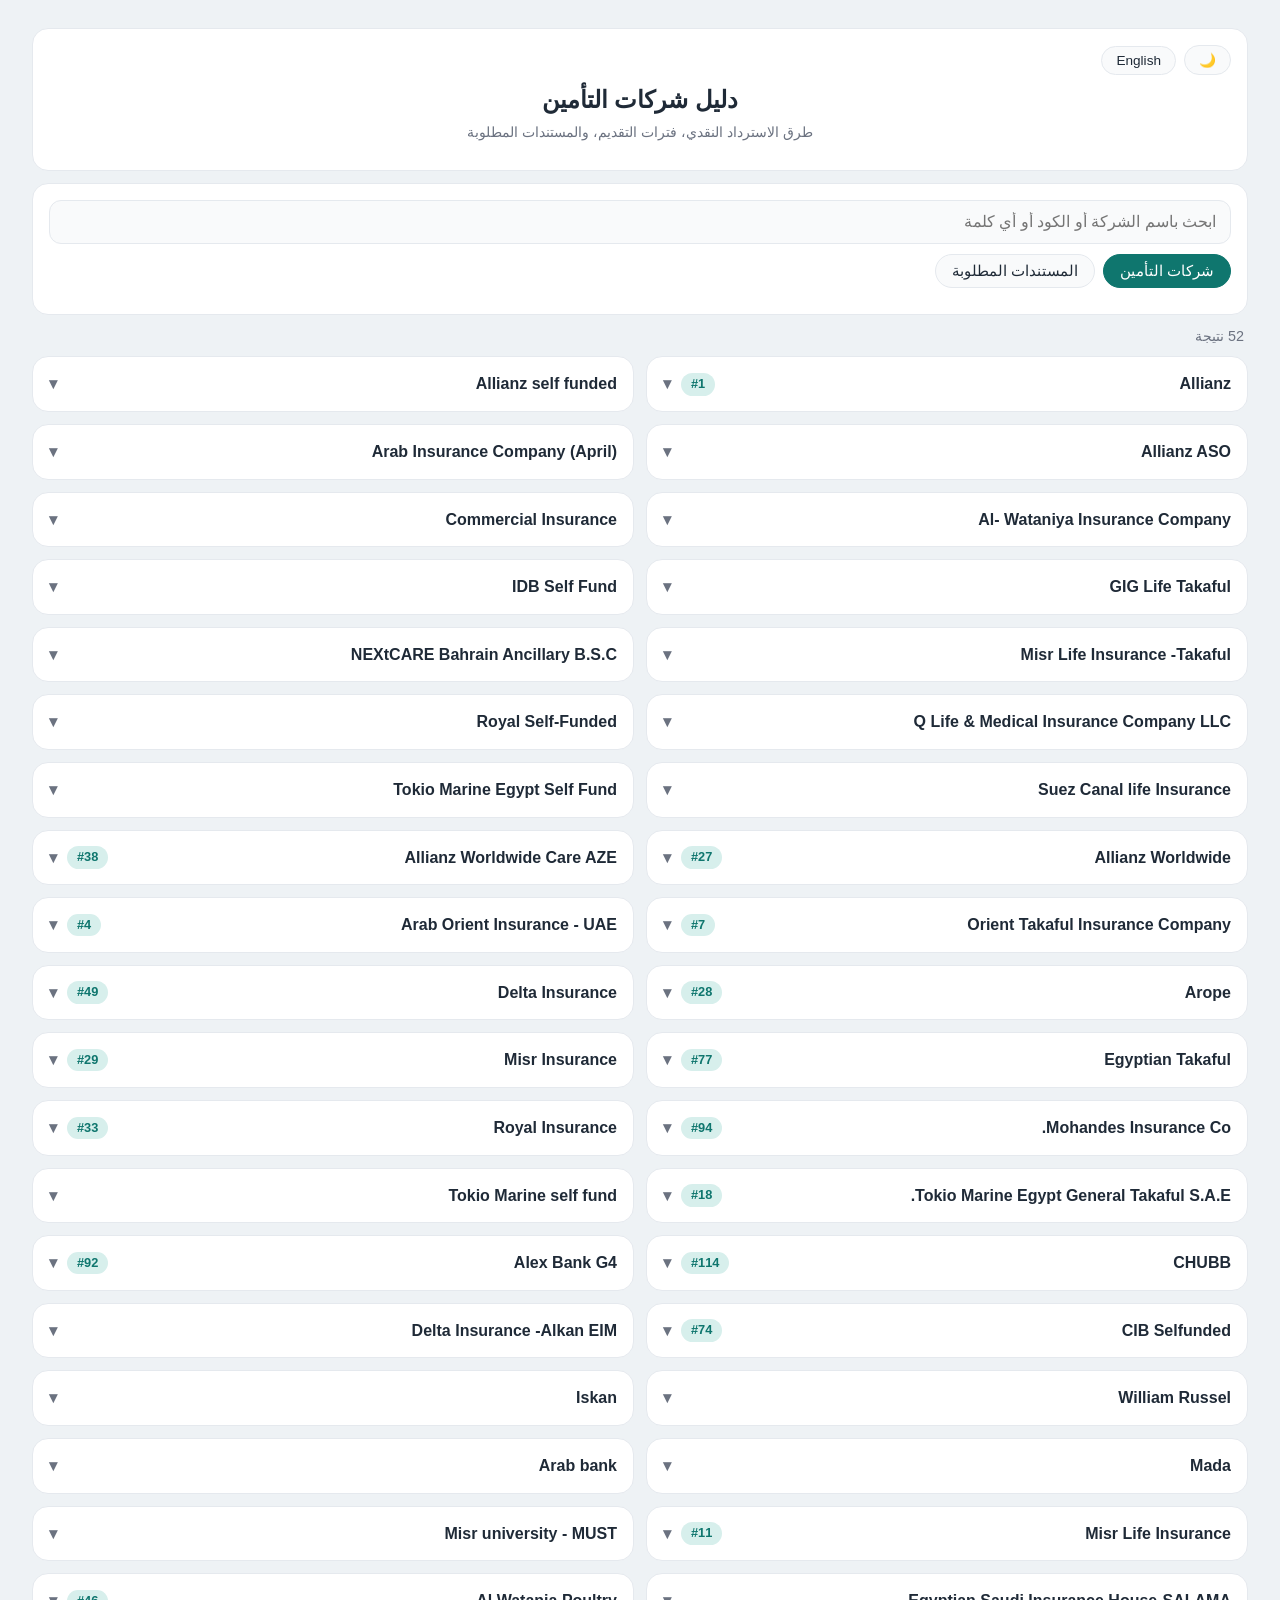
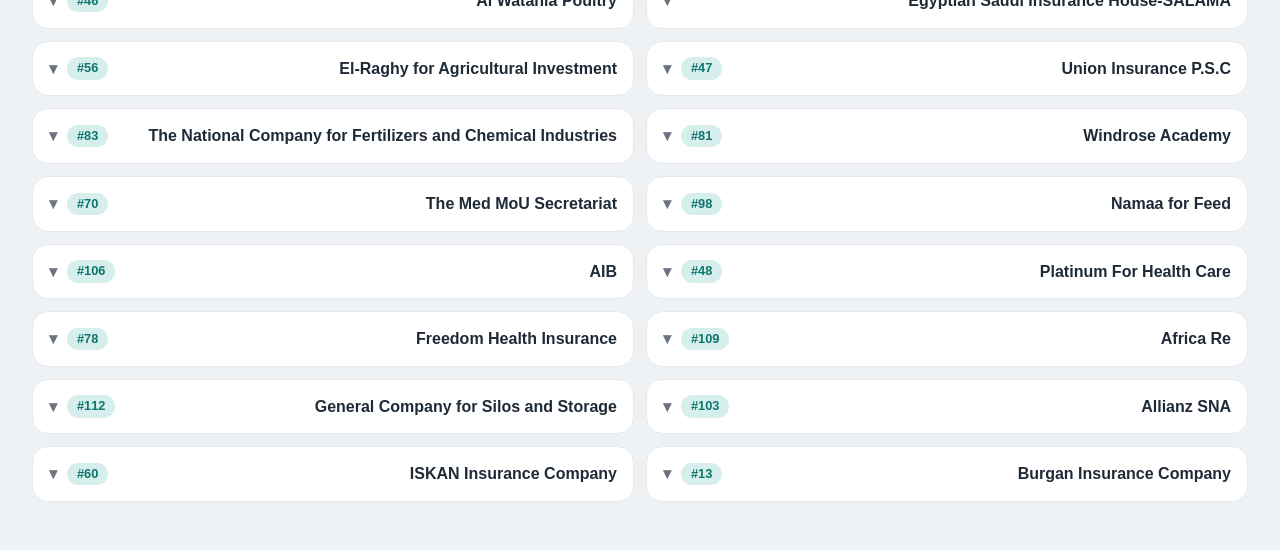
==== payers/index.html @ e2c6dfc6 "Add payer knowledge base page" ====
<!doctype html>
<html lang="ar" dir="rtl">
<head>
<meta charset="utf-8">
<meta name="viewport" content="width=device-width, initial-scale=1">
<title>دليل شركات التأمين</title>
<link rel="stylesheet" href="../app.css">
<link rel="stylesheet" href="payers.css">
</head>
<body>
<div class="page">
  <header class="card hero">
    <div class="tools">
      <button id="themeBtn" class="tool-btn" type="button">🌙</button>
      <button id="langBtn" class="tool-btn" type="button">English</button>
    </div>
    <h1 id="title">دليل شركات التأمين</h1>
    <p id="sub" class="muted"></p>
  </header>
  <section class="card">
    <input id="q" class="search" type="search" autocomplete="off">
    <div id="tabs" class="chips"></div>
    <div id="kinds" class="chips"></div>
  </section>
  <p id="count" class="muted count"></p>
  <main id="list" class="plist"></main>
</div>
<script src="data.js"></script>
<script src="payers.js"></script>
</body>
</html>
---- app.css ----
:root {
  --bg: #eef2f5;
  --card: #ffffff;
  --soft: #f9fafb;
  --ink: #1f2a37;
  --muted: #6b7280;
  --accent: #0f766e;
  --accent-soft: #d7efec;
  --line: #e5e9ee;
  --radius: 16px;
}
body.dark {
  --bg: #0e1620;
  --card: #182635;
  --soft: #101c29;
  --ink: #e6edf3;
  --muted: #93a3b3;
  --accent: #2aa79d;
  --accent-soft: #173c3a;
  --line: #2b3d4d;
}
* { box-sizing: border-box; }
html, body { margin: 0; padding: 0; }
body {
  background: var(--bg);
  color: var(--ink);
  font-family: "Segoe UI", Tahoma, "Noto Kufi Arabic", "Cairo", sans-serif;
  line-height: 1.6;
}
.page { max-width: 640px; margin: 0 auto; padding: 12px 12px 40px; }
@media (min-width: 900px) {
  .page { max-width: 1400px; padding: 16px 32px 48px; }
  .page.narrow { max-width: 640px; }
  .list { display: grid; grid-template-columns: repeat(auto-fill, minmax(300px, 1fr)); }
  .list h2, .list .empty { grid-column: 1 / -1; }
  .list .row { border-top: 1px solid var(--line); border-inline-start: 1px solid var(--line); }
}
.card {
  background: var(--card);
  border: 1px solid var(--line);
  border-radius: var(--radius);
  padding: 16px;
  margin-top: 12px;
}
.hero { text-align: center; }
.hero h1 { margin: 4px 0 2px; font-size: 1.5rem; }
.hero .muted { margin: 0 0 10px; }
.hero-img { width: 100%; max-width: 360px; border-radius: 12px; display: block; margin: 8px auto 0; }
.muted { color: var(--muted); font-size: 0.9rem; }
.search {
  width: 100%;
  padding: 12px 14px;
  font-size: 1rem;
  border: 1px solid var(--line);
  border-radius: 12px;
  background: var(--soft);
  color: var(--ink);
  font-family: inherit;
}
.search:focus { outline: 2px solid var(--accent); border-color: var(--accent); }
.chips { display: flex; flex-wrap: wrap; gap: 8px; margin-top: 10px; }
.chip {
  border: 1px solid var(--line);
  background: var(--soft);
  color: var(--ink);
  border-radius: 999px;
  padding: 7px 16px;
  font-size: 0.95rem;
  cursor: pointer;
  font-family: inherit;
}
.chip.on { background: var(--accent); border-color: var(--accent); color: #fff; }
.stats { display: flex; gap: 10px; margin-top: 12px; }
.stat {
  flex: 1;
  background: var(--card);
  border: 1px solid var(--line);
  border-radius: var(--radius);
  text-align: center;
  padding: 10px 4px;
}
.stat b { display: block; font-size: 1.25rem; color: var(--accent); }
.stat span { font-size: 0.8rem; color: var(--muted); }
.list { padding: 6px 0; }
.list h2 { font-size: 1.05rem; margin: 10px 16px; }
.row { padding: 10px 16px; border-top: 1px solid var(--line); }
.row:first-of-type { border-top: 0; }
.row .nm { font-weight: 600; }
.row .dt { color: var(--muted); font-size: 0.85rem; }
.row .vl { color: var(--accent); font-weight: 600; margin-top: 2px; }
.row .vl.off { color: var(--muted); font-weight: 400; }
.b-past { color: var(--muted); opacity: 0.7; }
.mins {
  background: var(--accent-soft);
  color: var(--accent);
  border-radius: 999px;
  padding: 1px 9px;
  font-size: 0.78rem;
  font-weight: 700;
  margin-inline-start: 8px;
  vertical-align: 2px;
}
span.b-next {
  background: #fbbf24;
  color: #422006;
  border-radius: 999px;
  padding: 1px 9px;
  font-weight: 700;
  box-shadow: 0 0 10px rgba(251, 191, 36, 0.55);
}
.row.b-past .nm, .row.b-past .dt, .row.b-past .vl { color: var(--muted); opacity: 0.75; font-weight: 400; }
.row.b-next .nm {
  background: #fbbf24;
  color: #422006;
  border-radius: 8px;
  padding: 1px 10px;
  display: inline-block;
  box-shadow: 0 0 10px rgba(251, 191, 36, 0.55);
}
.empty { text-align: center; color: var(--muted); padding: 24px 16px; }
.foot { text-align: center; margin-top: 14px; }
.spin { text-align: center; color: var(--muted); padding: 30px; }
.lbl { display: block; font-size: 0.9rem; color: var(--muted); margin: 12px 0 4px; }
.file-in { display: block; width: 100%; padding: 10px; border: 1px dashed var(--line); border-radius: 12px; background: var(--soft); }
.tools { display: flex; gap: 8px; align-items: center; margin-bottom: 6px; }
.tools-gap { flex: 1; }
.tool-btn {
  border: 1px solid var(--line);
  background: var(--soft);
  color: var(--ink);
  border-radius: 999px;
  padding: 6px 14px;
  font-size: 0.85rem;
  cursor: pointer;
  font-family: inherit;
  white-space: nowrap;
}
.tool-btn:active { transform: scale(0.96); }
.btn {
  display: inline-block; margin-top: 14px; padding: 12px 22px; border: 0; border-radius: 12px;
  background: var(--accent); color: #fff; font-size: 1rem; font-family: inherit; cursor: pointer;
}
.btn:disabled { opacity: 0.6; cursor: default; }
.link-btn { text-decoration: none; }
.err { color: #b91c1c; font-size: 0.9rem; margin: 10px 0 0; }
#summary ul { margin: 6px 0; padding-inline-start: 20px; }
h2 { font-size: 1.1rem; }
.ok { color: var(--accent); font-size: 0.9rem; margin: 10px 0 0; }
.edit-sub { font-size: 0.95rem; margin: 14px 0 6px; }
.et-wrap { max-height: 380px; overflow-y: auto; border: 1px solid var(--line); border-radius: 12px; margin-top: 10px; }
.et { width: 100%; border-collapse: collapse; font-size: 0.88rem; }
.et th, .et td { padding: 6px 8px; border-top: 1px solid var(--line); text-align: start; }
.et thead th { position: sticky; top: 0; background: var(--soft); border-top: 0; z-index: 1; }
.et td { vertical-align: middle; }
.et input {
  width: 100%; padding: 6px 8px; font-size: 0.9rem; font-family: inherit;
  border: 1px solid var(--line); border-radius: 8px; background: var(--soft); color: var(--ink);
}
.et input:focus { outline: 2px solid var(--accent); border-color: var(--accent); }
.et .c-time { width: 86px; }
.et .c-mins { width: 62px; }
.et .c-del { width: 34px; text-align: center; }
.et .del {
  border: 0; background: none; color: #b91c1c; font-size: 1.05rem; cursor: pointer; padding: 2px 6px;
}
.edit-add-row { display: flex; gap: 8px; margin-top: 8px; align-items: center; }
.edit-add-row .search { width: auto; flex: 1; padding: 9px 10px; font-size: 0.9rem; }
---- payers/payers.css ----
.plist { display: grid; gap: 12px; margin-top: 8px; }
@media (min-width: 900px) { .plist { grid-template-columns: repeat(auto-fill, minmax(420px, 1fr)); align-items: start; } }
.count { margin: 10px 4px 0; }
.pcard { background: var(--card); border: 1px solid var(--line); border-radius: var(--radius); overflow: hidden; }
.phead { width: 100%; display: flex; align-items: center; gap: 10px; padding: 14px 16px; background: none; border: 0; color: var(--ink); font: inherit; font-weight: 700; text-align: start; cursor: pointer; }
.phead .nm { flex: 1; }
.pcode { background: var(--accent-soft); color: var(--accent); border-radius: 999px; padding: 1px 10px; font-size: .8rem; }
.chev { color: var(--muted); transition: transform .15s; }
.pcard.open .chev { transform: rotate(180deg); }
.pbody { display: none; padding: 0 16px 16px; }
.pcard.open .pbody { display: block; }
.blk { background: var(--soft); border: 1px solid var(--line); border-radius: 12px; padding: 12px; margin-top: 10px; }
.blk h3 { margin: 0 0 6px; font-size: .95rem; color: var(--accent); display: flex; justify-content: space-between; align-items: center; gap: 8px; }
.blk .txt { white-space: pre-wrap; line-height: 1.75; overflow-wrap: anywhere; }
.blk .txt.en { direction: ltr; text-align: left; }
.blk .txt.ar { direction: rtl; text-align: right; }
.cp { background: var(--card); border: 1px solid var(--line); color: var(--muted); border-radius: 8px; padding: 2px 10px; font-size: .8rem; cursor: pointer; }
.sec { margin: 14px 0 0; font-weight: 700; }
mark { background: #fde68a; color: #1f2a37; border-radius: 3px; }
.empty { text-align: center; color: var(--muted); padding: 24px; }
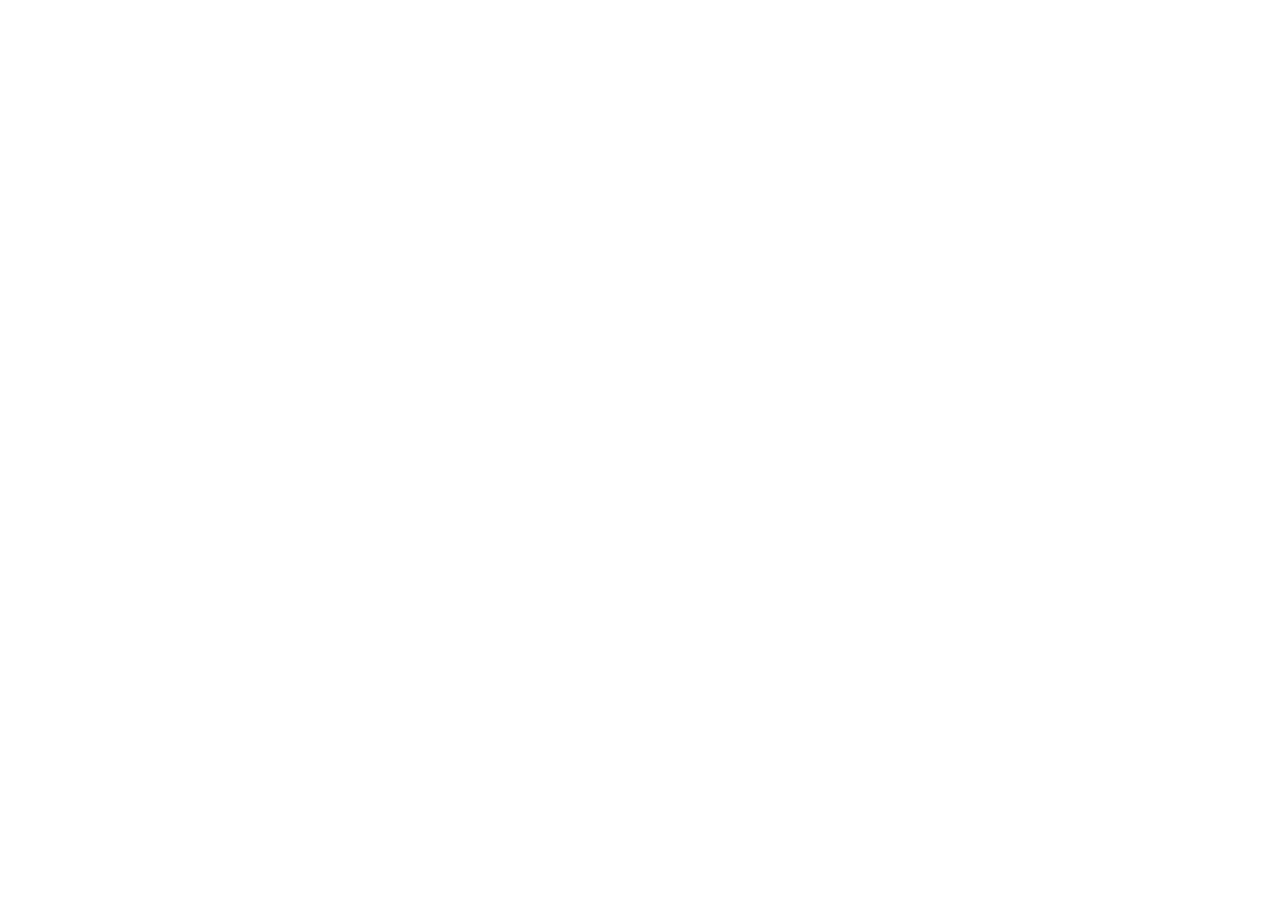
==== commit 6b916e7d: "Payers page moved: redirect" ====
--- a/payers/index.html
+++ b/payers/index.html
@@ -1,31 +1,7 @@
 <!doctype html>
-<html lang="ar" dir="rtl">
-<head>
-<meta charset="utf-8">
+<html lang="ar" dir="rtl"><head><meta charset="utf-8">
 <meta name="viewport" content="width=device-width, initial-scale=1">
-<title>دليل شركات التأمين</title>
-<link rel="stylesheet" href="../app.css">
-<link rel="stylesheet" href="payers.css">
-</head>
-<body>
-<div class="page">
-  <header class="card hero">
-    <div class="tools">
-      <button id="themeBtn" class="tool-btn" type="button">🌙</button>
-      <button id="langBtn" class="tool-btn" type="button">English</button>
-    </div>
-    <h1 id="title">دليل شركات التأمين</h1>
-    <p id="sub" class="muted"></p>
-  </header>
-  <section class="card">
-    <input id="q" class="search" type="search" autocomplete="off">
-    <div id="tabs" class="chips"></div>
-    <div id="kinds" class="chips"></div>
-  </section>
-  <p id="count" class="muted count"></p>
-  <main id="list" class="plist"></main>
-</div>
-<script src="data.js"></script>
-<script src="payers.js"></script>
-</body>
-</html>
+<meta http-equiv="refresh" content="0; url=https://ahmedelgohery94-collab.github.io/Reimbursement/">
+<title>Reimbursement</title></head>
+<body><p><a href="https://ahmedelgohery94-collab.github.io/Reimbursement/">Reimbursement</a></p>
+<script>location.replace("https://ahmedelgohery94-collab.github.io/Reimbursement/");</script></body></html>
